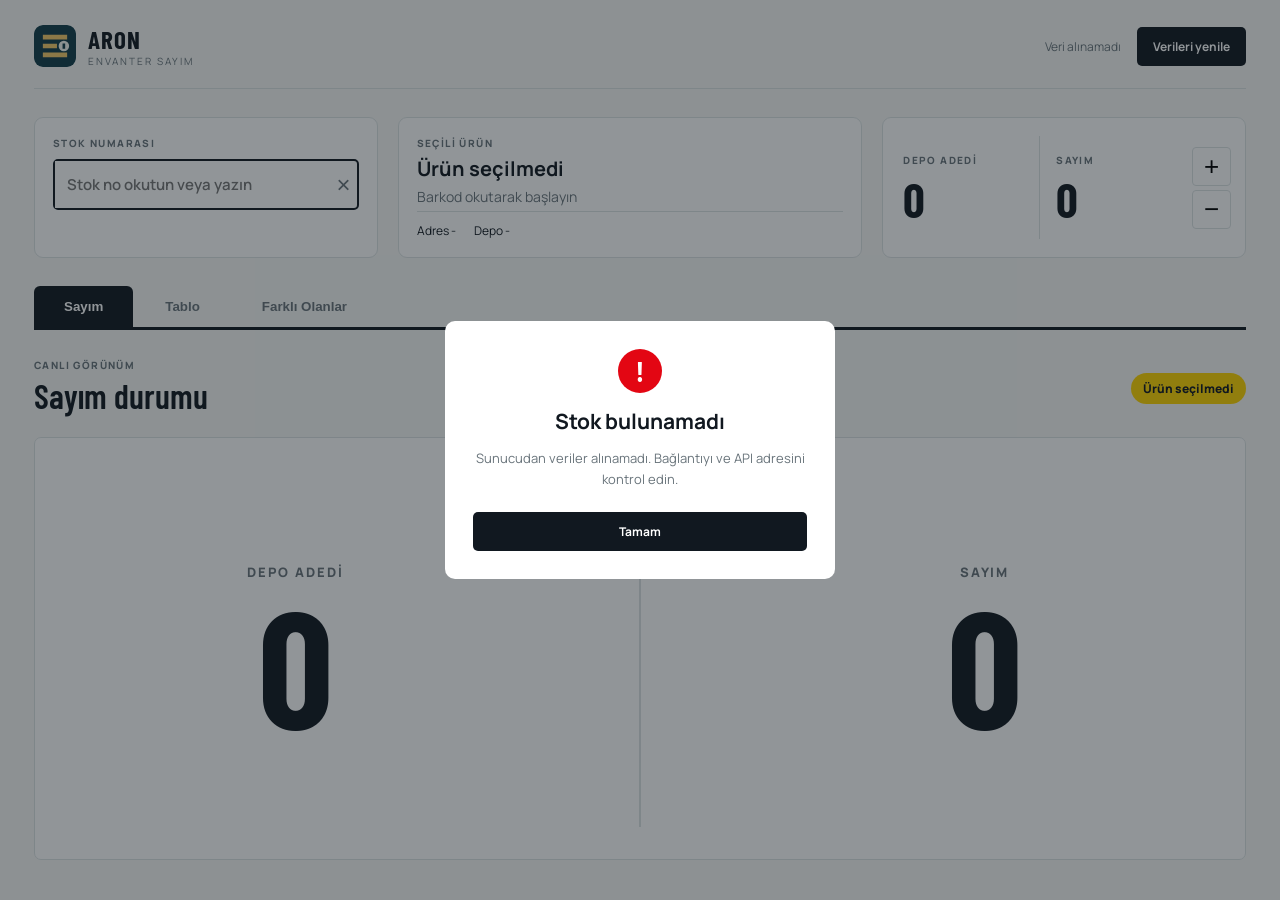
==== ARON Envanter Sayim/index.html @ 558f3f9d "fix: refresh inventory without resetting counts Update README and release notes." ====
<!doctype html>
<html lang="tr">

<head>
    <meta charset="UTF-8" />
    <meta name="viewport" content="width=device-width, initial-scale=1" />
    <title>ARON Envanter Sayim</title>
    <link rel="stylesheet" href="styles.css" />
</head>

<body>
    <main class="workspace">
        <header class="topbar">
            <div class="brand">
                <img src="icon.svg" alt="ARON" />
                <div><strong>ARON</strong><span>ENVANTER SAYIM</span></div>
            </div>
            <div class="toolbar">
                <span id="dataStatus">Veri bekleniyor</span><button id="refreshButton" class="button button-dark">
                    Verileri yenile
                </button>
            </div>
        </header>
        <section class="quick-area">
            <div class="entry-panel">
                <label for="stockInput">Stok numarası</label>
                <div class="input-row">
                    <input id="stockInput" autocomplete="off" autofocus placeholder="Stok no okutun veya yazın" />
                    <button id="clearButton" class="icon-button" title="Girişi temizle">
                        ×
                    </button>
                </div>
            </div>
            <div id="selectedCard" class="selected-card empty">
                <span class="eyebrow">SEÇİLİ ÜRÜN</span><strong id="selectedStock">Ürün seçilmedi</strong><span
                    id="selectedName">Barkod okutarak başlayın</span>
                <div class="selected-meta">
                    <span id="selectedAddress">Adres -</span><span id="selectedWarehouse">Depo -</span>
                </div>
            </div>
            <div id="counterPanel" class="counter-panel">
                <div class="counter-value">
                    <span class="counter-label">DEPO ADEDİ</span><output id="stockCountOutput">0</output>
                </div>
                <div class="counter-divider"></div>
                <div class="counter-value">
                    <span class="counter-label">SAYIM</span><output id="countOutput">0</output>
                </div>
                <div class="counter-actions">
                    <button id="incrementButton" title="Sayımı artır">+</button>
                    <button id="decrementButton" title="Sayımı azalt">−</button>
                </div>
            </div>
        </section>
        <nav class="tabs">
            <button class="tab active" data-view="count">Sayım</button>
            <button class="tab" data-view="table">Tablo</button>
            <button class="tab" data-view="diff">Farklı Olanlar</button>
        </nav>
        <section id="countView" class="view count-view">
            <div class="view-heading">
                <div>
                    <span class="eyebrow">CANLI GÖRÜNÜM</span>
                    <h1>Sayım durumu</h1>
                </div>
                <span id="mainCountStock" class="summary-pill">Ürün seçilmedi</span>
            </div>
            <div id="mainCountPanel" class="main-count-panel equal">
                <div class="main-count-value">
                    <span>DEPO ADEDİ</span>
                    <strong id="mainStockCount">0</strong>
                </div>
                <div class="main-count-divider"></div>
                <div class="main-count-value">
                    <span>SAYIM</span>
                    <strong id="mainCount">0</strong>
                </div>
            </div>
        </section>
        <section id="tableView" class="view table-view hidden">
            <div class="table-tools">
                <div class="search-wrap">
                    <span>⌕</span><input id="searchInput" placeholder="Stok no, malzeme adı veya adres ara" />
                </div>
                <select id="filterSelect">
                    <option value="all">Tümü</option>
                    <option value="over">Depo adedi sayımdan fazla</option>
                    <option value="under">Depo adedi sayımdan az</option>
                </select>
                <label class="check-label"><input id="hideZero" type="checkbox" /> Depo adedi ve sayımı 0 olanları gizle
                </label>
            </div>
            <div class="table-shell">
                <table>
                    <thead>
                        <tr>
                            <th>
                                <button class="sort-button" data-sort="stock">
                                    Stok no <span>↕</span>
                                </button>
                            </th>
                            <th>
                                <button class="sort-button" data-sort="name">
                                    Malzeme <span>↕</span>
                                </button>
                            </th>
                            <th>
                                <button class="sort-button" data-sort="warehouse">
                                    Depo adı <span>↕</span>
                                </button>
                            </th>
                            <th>
                                <button class="sort-button" data-sort="address">
                                    Adres <span>↕</span>
                                </button>
                            </th>
                            <th>Teknisyen<br />zimmet</th>
                            <th>
                                <button class="sort-button" data-sort="stockCount">
                                    Depo<br />adedi <span>↕</span>
                                </button>
                            </th>
                            <th>
                                <button class="sort-button" data-sort="count">
                                    Sayım <span>↕</span>
                                </button>
                            </th>
                        </tr>
                    </thead>
                    <tbody id="tableBody"></tbody>
                </table>
            </div>
            <div class="table-footer">
                <span id="rowSummary">0 kayıt</span><span>Seçmek için satıra tıklayın</span>
            </div>
        </section>
        <section id="diffView" class="view diff-view hidden">
            <div class="view-heading">
                <div>
                    <span class="eyebrow">FARK ANALİZİ</span>
                    <h1>Farklı olanlar</h1>
                </div>
                <span id="countSummary" class="summary-pill">0 ürün</span>
            </div>
            <div id="countGrid" class="count-grid"></div>
        </section>
    </main>
    <div id="alertModal" class="modal hidden">
        <div class="modal-card">
            <div class="modal-icon">!</div>
            <h2>Stok bulunamadı</h2>
            <p id="alertMessage">Girdiğiniz stok numarası listede bulunmuyor.</p>
            <button id="closeModal" class="button button-dark">Tamam</button>
        </div>
    </div>
    <script src="app.js"></script>
</body>

</html>
---- ARON Envanter Sayim/styles.css ----
@import url("https://fonts.googleapis.com/css2?family=Barlow+Condensed:wght@500;600;700&family=Manrope:wght@400;500;600;700;800&display=swap");
:root {
  --ink: #111820;
  --muted: #69747b;
  --line: #dce2e3;
  --red: #e30613;
  --red-soft: #ffe2e3;
  --blue: #1677d2;
  --blue-soft: #dceeff;
  --yellow: #ffd400;
  --paper: #f6f7f5;
}
* {
  box-sizing: border-box;
}
html,
body {
  height: 100%;
  overflow: hidden;
}
body {
  margin: 0;
  background: var(--paper);
  color: var(--ink);
  font:
    14px Manrope,
    sans-serif;
}
.workspace {
  max-width: 1500px;
  height: 100vh;
  margin: auto;
  padding: 24px 34px 40px;
  display: flex;
  flex-direction: column;
  overflow: hidden;
}
.topbar,
.quick-area,
.tabs {
  flex-shrink: 0;
}
.topbar {
  display: flex;
  align-items: center;
  justify-content: space-between;
  border-bottom: 1px solid var(--line);
  padding-bottom: 20px;
}
.brand {
  display: flex;
  align-items: center;
  gap: 12px;
}
.brand img {
  width: 42px;
  height: 42px;
  border-radius: 9px;
}
.brand strong {
  display: block;
  font:
    700 25px "Barlow Condensed",
    sans-serif;
  letter-spacing: 1px;
}
.brand span {
  display: block;
  color: var(--muted);
  font-size: 10px;
  letter-spacing: 2px;
}
.toolbar {
  display: flex;
  align-items: center;
  gap: 16px;
  color: var(--muted);
  font-size: 12px;
}
.button {
  border: 0;
  border-radius: 5px;
  padding: 11px 16px;
  font: 700 12px Manrope;
  cursor: pointer;
}
.button-dark {
  background: var(--ink);
  color: white;
}
.quick-area {
  display: grid;
  grid-template-columns:
    minmax(220px, 0.85fr)
    minmax(260px, 1.15fr)
    minmax(230px, 0.9fr);
  gap: 20px;
  align-items: stretch;
  padding: 28px 0;
}
.entry-panel,
.selected-card,
.counter-panel {
  background: white;
  border: 1px solid var(--line);
  border-radius: 9px;
  padding: 18px;
}
.entry-panel label,
.counter-label,
.eyebrow {
  display: block;
  font-size: 10px;
  font-weight: 800;
  letter-spacing: 1.4px;
  color: var(--muted);
  text-transform: uppercase;
}
.input-row {
  display: flex;
  align-items: center;
  border: 2px solid var(--ink);
  border-radius: 5px;
  margin: 9px 0 7px;
}
.input-row input {
  min-width: 0;
  flex: 1;
  border: 0;
  padding: 13px 12px;
  outline: 0;
  font: 600 15px Manrope;
}
.icon-button {
  border: 0;
  background: none;
  font-size: 24px;
  color: var(--muted);
  cursor: pointer;
}
.entry-panel small {
  color: var(--muted);
  font-size: 11px;
}
.selected-card {
  display: flex;
  flex-direction: column;
  gap: 5px;
}
.selected-card.empty {
  justify-content: center;
}
.selected-card strong {
  font-size: 20px;
}
.selected-card > span:not(.eyebrow) {
  color: var(--muted);
}
.selected-meta {
  display: flex;
  gap: 18px;
  border-top: 1px solid var(--line);
  padding-top: 10px;
  margin-top: auto;
  color: var(--ink) !important;
  font-size: 12px;
}
.counter-panel {
  display: flex;
  align-items: center;
  gap: 16px;
  padding: 18px 14px 18px 20px;
  transition: background-color 120ms ease;
}
.counter-panel.under {
  background: var(--red-soft);
}
.counter-panel.over {
  background: var(--blue-soft);
}
.counter-panel.equal {
  background: #fff;
}
.counter-value {
  min-width: 0;
  flex: 1;
}
.counter-divider {
  width: 1px;
  align-self: stretch;
  background: var(--line);
}
.counter-value output {
  display: block;
  font: 700 48px "Barlow Condensed";
  line-height: 1;
  margin-top: 8px;
}
.counter-actions {
  display: flex;
  flex-direction: column;
  gap: 4px;
}
.counter-actions button {
  width: 39px;
  height: 39px;
  border: 1px solid var(--line);
  background: #fff;
  border-radius: 4px;
  font-size: 26px;
  line-height: 1;
  cursor: pointer;
}
.counter-actions button:hover {
  background: var(--yellow);
}
.tabs {
  display: flex;
  border-bottom: 3px solid var(--ink);
  gap: 2px;
}
.tab {
  border: 0;
  background: transparent;
  padding: 13px 30px;
  font-weight: 800;
  color: var(--muted);
  cursor: pointer;
}
.tab.active {
  background: var(--ink);
  color: #fff;
  border-radius: 6px 6px 0 0;
}
.view-heading,
.table-tools,
.table-footer {
  display: flex;
  align-items: center;
  justify-content: space-between;
}
.view-heading {
  padding: 28px 0 18px;
}
.view-heading h1 {
  font: 600 34px "Barlow Condensed";
  margin: 3px 0;
}
.summary-pill {
  background: var(--yellow);
  padding: 7px 12px;
  border-radius: 100px;
  font-size: 12px;
  font-weight: 800;
}
.count-grid {
  display: grid;
  grid-template-columns: repeat(auto-fill, minmax(225px, 1fr));
  gap: 12px;
}
.count-view {
  min-height: 0;
  flex: 1;
  display: flex;
  flex-direction: column;
  overflow: auto;
}
.main-count-panel {
  min-height: 260px;
  flex: 1;
  height: auto;
  display: flex;
  align-items: center;
  justify-content: space-evenly;
  gap: 10%;
  padding: 32px;
  border: 1px solid var(--line);
  border-radius: 7px;
  transition: background-color 120ms ease;
}
.main-count-panel.under {
  background: var(--red-soft);
}
.main-count-panel.over {
  background: var(--blue-soft);
}
.main-count-panel.equal {
  background: #fff;
}
.main-count-value {
  flex: 1;
  min-width: 0;
  text-align: center;
}
.main-count-value span {
  display: block;
  color: var(--muted);
  font-size: 13px;
  font-weight: 800;
  letter-spacing: 2px;
}
.main-count-value strong {
  display: block;
  margin-top: 12px;
  font: 700 clamp(84px, 13vw, 250px) "Barlow Condensed";
  line-height: 0.85;
}
.main-count-divider {
  width: 2px;
  align-self: stretch;
  background: var(--line);
}
.diff-view {
  min-height: 0;
  flex: 1;
  overflow: auto;
}
.count-tile {
  background: #fff;
  border: 1px solid var(--line);
  border-left: 6px solid var(--line);
  border-radius: 7px;
  padding: 16px;
  min-height: 145px;
  display: flex;
  flex-direction: column;
  justify-content: space-between;
}
.count-tile.under {
  background: var(--red-soft);
  border-left-color: var(--red);
}
.count-tile.over {
  background: var(--blue-soft);
  border-left-color: var(--blue);
}
.tile-stock {
  font-weight: 800;
}
.tile-name {
  white-space: nowrap;
  overflow: hidden;
  text-overflow: ellipsis;
  color: var(--muted);
  margin-top: 5px;
}
.tile-numbers {
  display: flex;
  align-items: end;
  justify-content: space-between;
}
.tile-numbers strong {
  font: 700 55px "Barlow Condensed";
  line-height: 0.8;
}
.tile-numbers span {
  font-size: 12px;
  color: var(--muted);
}
.table-tools {
  gap: 14px;
  flex-wrap: wrap;
  padding: 18px 0;
}
.search-wrap {
  display: flex;
  align-items: center;
  gap: 8px;
  background: #fff;
  border: 1px solid var(--line);
  border-radius: 5px;
  padding: 0 12px;
  flex: 1;
  min-width: 240px;
}
.search-wrap input {
  border: 0;
  outline: 0;
  padding: 12px 0;
  width: 100%;
  font: 13px Manrope;
}
.table-tools select {
  border: 1px solid var(--ink);
  border-radius: 5px;
  background: #fff;
  padding: 11px 30px 11px 12px;
  font: 600 12px Manrope;
}
.check-label {
  font-size: 12px;
  color: var(--muted);
  white-space: nowrap;
}
.table-shell {
  min-height: 0;
  flex: 1;
  overflow: auto;
  background: #fff;
  border: 1px solid var(--line);
  border-radius: 7px;
}
.table-view {
  min-height: 0;
  flex: 1;
  display: flex;
  flex-direction: column;
}
table {
  border-collapse: collapse;
  width: 100%;
  min-width: 900px;
  font-size: 12px;
}
th {
  position: sticky;
  top: 0;
  background: #edf0ee;
  text-align: left;
  color: var(--muted);
  font-size: 10px;
  text-transform: uppercase;
  letter-spacing: 0.6px;
  padding: 11px 9px;
  z-index: 1;
}
td {
  padding: 9px;
  border-bottom: 1px solid #edf0ee;
  max-width: 290px;
  white-space: nowrap;
  overflow: hidden;
  text-overflow: ellipsis;
}
tbody tr {
  cursor: pointer;
}
tbody tr:hover {
  outline: 2px solid var(--ink);
  outline-offset: -2px;
  background: #fffbe1;
}
tbody tr.under {
  background: var(--red-soft);
}
tbody tr.over {
  background: var(--blue-soft);
}
.sort-button {
  border: 0;
  background: none;
  padding: 0;
  color: inherit;
  font: inherit;
  text-transform: inherit;
  letter-spacing: inherit;
  cursor: pointer;
}
.sort-button span {
  color: #a5abad;
  font-size: 14px;
}
.sort-button.active span {
  color: var(--ink);
}
.table-footer {
  padding: 13px 3px;
  color: var(--muted);
  font-size: 11px;
}
.hidden {
  display: none !important;
}
.modal {
  position: fixed;
  inset: 0;
  background: rgba(17, 24, 32, 0.46);
  display: grid;
  place-items: center;
  z-index: 5;
}
.modal-card {
  background: #fff;
  border-radius: 10px;
  width: min(390px, calc(100vw - 40px));
  padding: 28px;
  text-align: center;
}
.modal-icon {
  margin: auto;
  width: 44px;
  height: 44px;
  border-radius: 50%;
  background: var(--red);
  color: #fff;
  font: bold 28px "Barlow Condensed";
  line-height: 44px;
}
.modal-card h2 {
  margin: 14px 0 6px;
}
.modal-card p {
  color: var(--muted);
  font-size: 13px;
  line-height: 1.6;
}
.modal-card button {
  margin-top: 10px;
  width: 100%;
}
@media (max-width: 800px) {
  .workspace {
    padding: 16px;
  }
  .quick-area {
    grid-template-columns: 1fr;
  }
  .counter-panel {
    min-height: 90px;
  }
  .table-tools {
    align-items: stretch;
    flex-direction: column;
  }
  .search-wrap {
    width: 100%;
  }
  .check-label {
    white-space: normal;
  }
  .toolbar > span {
    display: none;
  }
  .main-count-panel {
    min-height: 220px;
    gap: 5%;
    padding: 20px;
  }
  .main-count-value strong {
    font-size: clamp(72px, 18vw, 160px);
  }
}
@media (max-height: 640px) {
  html,
  body {
    min-height: 640px;
    overflow-y: auto;
  }
  .workspace {
    min-height: 640px;
    height: 640px;
    overflow: visible;
  }
}
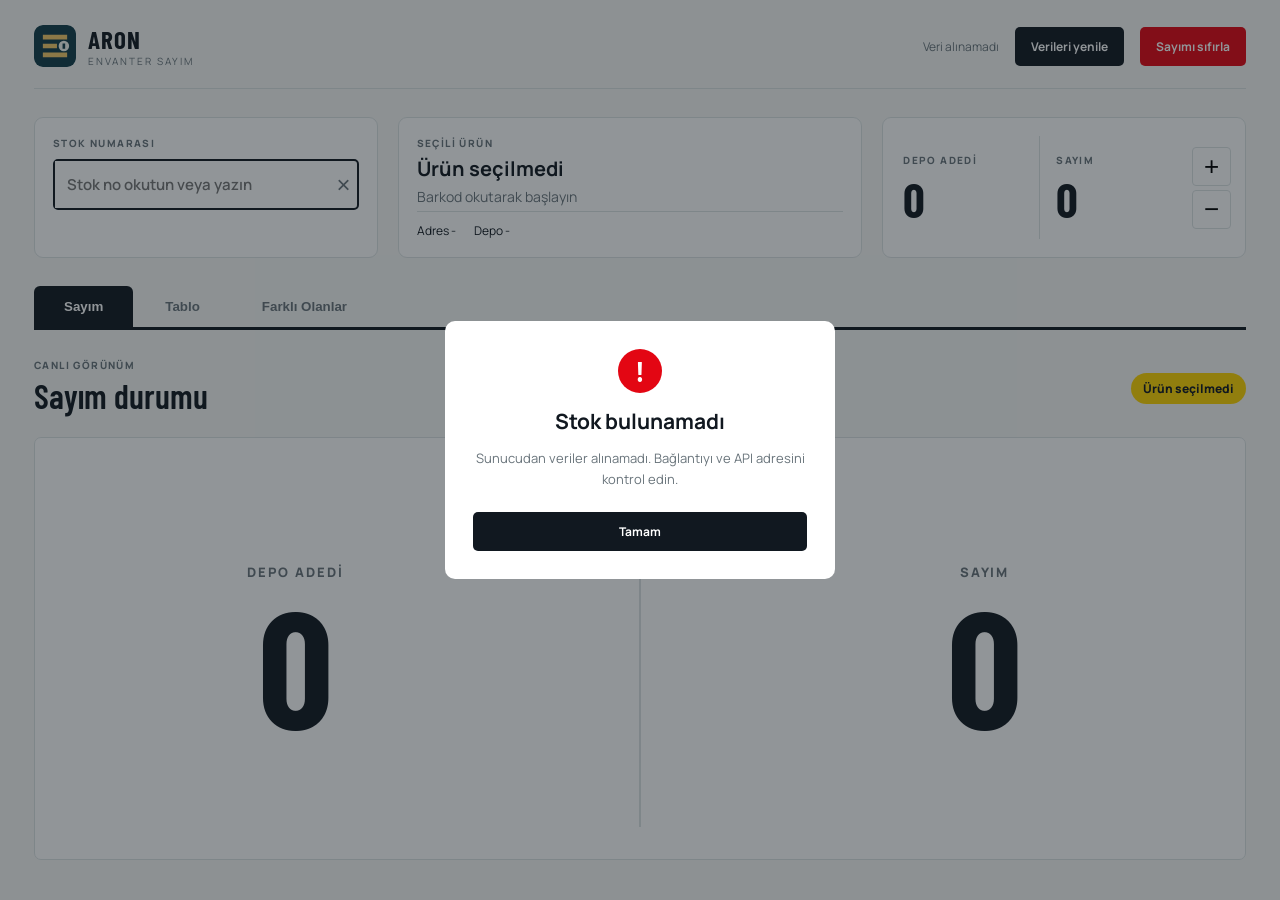
==== commit 4f964f84: "feat: add inventory count reset button" ====
--- a/ARON Envanter Sayim/index.html
+++ b/ARON Envanter Sayim/index.html
@@ -18,6 +18,9 @@
             <div class="toolbar">
                 <span id="dataStatus">Veri bekleniyor</span><button id="refreshButton" class="button button-dark">
                     Verileri yenile
+                </button>
+                <button id="resetButton" class="button button-danger">
+                    Sayımı sıfırla
                 </button>
             </div>
         </header>
--- a/ARON Envanter Sayim/styles.css
+++ b/ARON Envanter Sayim/styles.css
@@ -88,6 +88,13 @@
   background: var(--ink);
   color: white;
 }
+.button-danger {
+  background: var(--red);
+  color: white;
+}
+.button-danger:hover {
+  background: #b8000b;
+}
 .quick-area {
   display: grid;
   grid-template-columns:
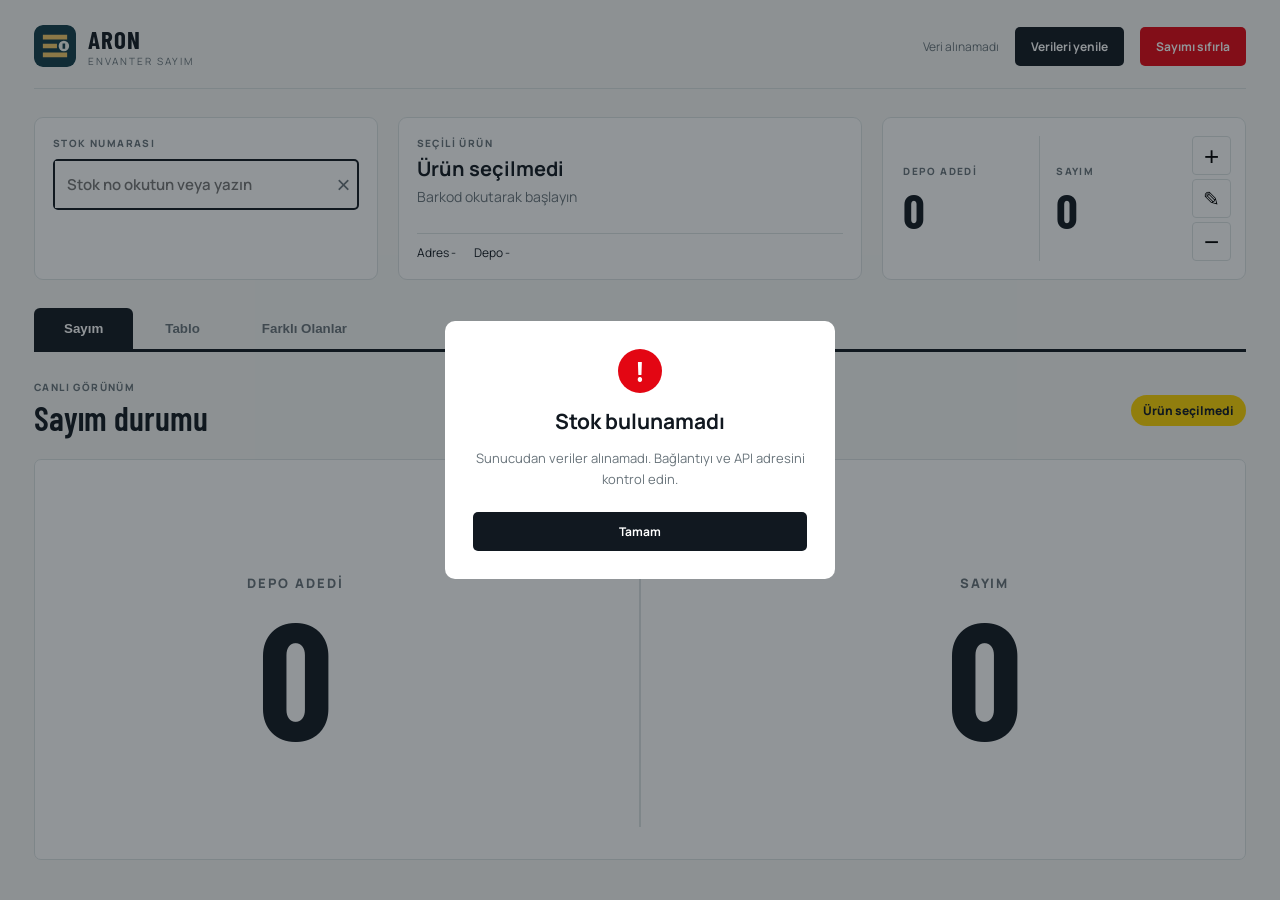
==== commit af564d39: "feat: add manual count edit button" ====
--- a/ARON Envanter Sayim/index.html
+++ b/ARON Envanter Sayim/index.html
@@ -51,6 +51,8 @@
                 </div>
                 <div class="counter-actions">
                     <button id="incrementButton" title="Sayımı artır">+</button>
+                    <button id="editCountButton" title="Sayımı manuel düzenle"
+                        aria-label="Sayımı manuel düzenle">&#9998;</button>
                     <button id="decrementButton" title="Sayımı azalt">−</button>
                 </div>
             </div>
@@ -156,6 +158,19 @@
             <button id="closeModal" class="button button-dark">Tamam</button>
         </div>
     </div>
+    <div id="manualCountModal" class="modal hidden">
+        <form id="manualCountForm" class="modal-card manual-count-card">
+            <h2>Sayımı düzenle</h2>
+
+            <label for="manualCountInput">Yeni sayım miktarı</label>
+
+            <input id="manualCountInput" type="number" min="0" step="1" required />
+
+            <button id="closeModal2" type="button" class="button button-dark">
+                İptal
+            </button>
+        </form>
+    </div>
     <script src="app.js"></script>
 </body>
 
--- a/ARON Envanter Sayim/styles.css
+++ b/ARON Envanter Sayim/styles.css
@@ -221,6 +221,9 @@
 .counter-actions button:hover {
   background: var(--yellow);
 }
+.counter-actions button:nth-child(2) {
+  font-size: 20px;
+}
 .tabs {
   display: flex;
   border-bottom: 3px solid var(--ink);
@@ -515,6 +518,29 @@
   margin-top: 10px;
   width: 100%;
 }
+.manual-count-card {
+  width: min(300px, calc(100vw - 40px));
+  padding: 22px;
+  text-align: left;
+}
+.manual-count-card h2 {
+  margin-top: 0;
+}
+.manual-count-card label {
+  display: block;
+  color: var(--muted);
+  font-size: 12px;
+  font-weight: 700;
+  margin-bottom: 8px;
+}
+.manual-count-card input {
+  width: 100%;
+  border: 2px solid var(--ink);
+  border-radius: 5px;
+  padding: 11px 12px;
+  outline: 0;
+  font: 700 20px Manrope;
+}
 @media (max-width: 800px) {
   .workspace {
     padding: 16px;
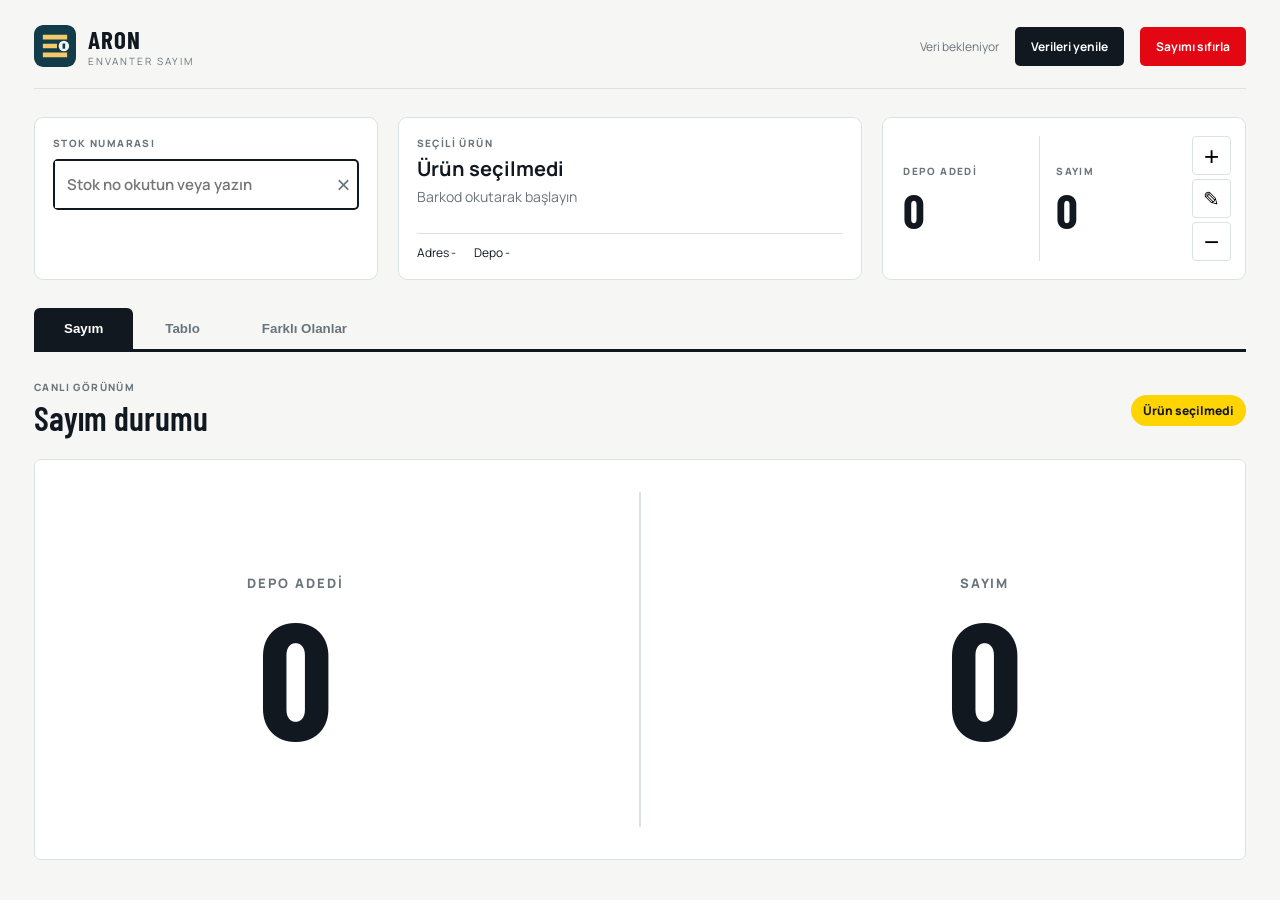
==== commit a1b2dd15: "Improve Oasis token handling and connection modal" ====
--- a/ARON Envanter Sayim/index.html
+++ b/ARON Envanter Sayim/index.html
@@ -153,8 +153,9 @@
     <div id="alertModal" class="modal hidden">
         <div class="modal-card">
             <div class="modal-icon">!</div>
-            <h2>Stok bulunamadı</h2>
+            <h2 id="alertTitle">Stok bulunamadı</h2>
             <p id="alertMessage">Girdiğiniz stok numarası listede bulunmuyor.</p>
+            <button id="openOasisButton" class="button button-dark hidden">Oasis'i yeni sekmede aç</button>
             <button id="closeModal" class="button button-dark">Tamam</button>
         </div>
     </div>
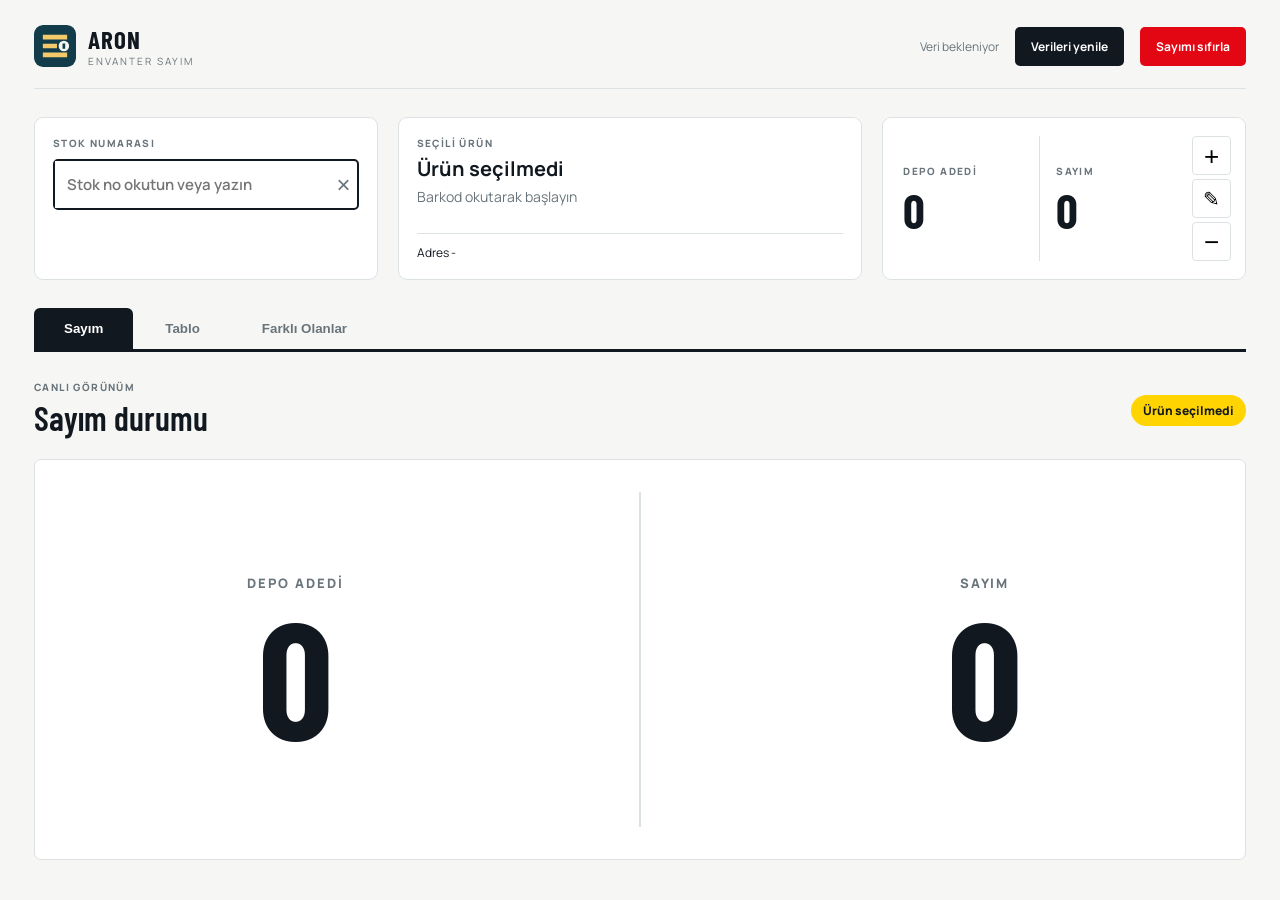
==== commit d4a10ee2: "Add multi-location counting and audio feedback" ====
--- a/ARON Envanter Sayim/index.html
+++ b/ARON Envanter Sayim/index.html
@@ -38,7 +38,9 @@
                 <span class="eyebrow">SEÇİLİ ÜRÜN</span><strong id="selectedStock">Ürün seçilmedi</strong><span
                     id="selectedName">Barkod okutarak başlayın</span>
                 <div class="selected-meta">
-                    <span id="selectedAddress">Adres -</span><span id="selectedWarehouse">Depo -</span>
+                    <div id="selectedLocations" class="location-list">
+                        <span>Adres -</span>
+                    </div>
                 </div>
             </div>
             <div id="counterPanel" class="counter-panel">
@@ -172,6 +174,15 @@
             </button>
         </form>
     </div>
+    <div id="locationModal" class="modal hidden">
+        <div class="modal-card location-modal-card">
+            <div class="modal-icon">?</div>
+            <h2>Adres seçin</h2>
+            <p>Bu ürün birden fazla adreste bulunuyor. Sayım yapılacak adresi seçin.</p>
+            <div id="locationOptions" class="location-options"></div>
+            <button id="closeLocationModal" type="button" class="button button-dark">İptal</button>
+        </div>
+    </div>
     <script src="app.js"></script>
 </body>
 
--- a/ARON Envanter Sayim/styles.css
+++ b/ARON Envanter Sayim/styles.css
@@ -165,12 +165,31 @@
 }
 .selected-meta {
   display: flex;
-  gap: 18px;
+  gap: 8px;
   border-top: 1px solid var(--line);
   padding-top: 10px;
   margin-top: auto;
   color: var(--ink) !important;
   font-size: 12px;
+}
+.location-list {
+  display: flex;
+  flex-wrap: wrap;
+  gap: 6px;
+}
+.location-button {
+  border: 1px solid var(--line);
+  border-radius: 4px;
+  background: #fff;
+  color: var(--ink);
+  padding: 6px 8px;
+  font: 700 11px Manrope;
+  cursor: pointer;
+}
+.location-button:hover,
+.location-button.active {
+  border-color: var(--ink);
+  background: var(--yellow);
 }
 .counter-panel {
   display: flex;
@@ -541,6 +560,42 @@
   outline: 0;
   font: 700 20px Manrope;
 }
+.location-modal-card {
+  width: min(430px, calc(100vw - 40px));
+}
+.location-options {
+  display: grid;
+  gap: 8px;
+  margin: 18px 0 4px;
+}
+.location-option {
+  display: flex;
+  flex-direction: column;
+  align-items: flex-start;
+  gap: 4px;
+  border: 1px solid var(--line);
+  border-radius: 5px;
+  background: #fff;
+  padding: 11px 12px;
+  color: var(--ink);
+  text-align: left;
+  cursor: pointer;
+}
+.location-option:hover {
+  border-color: var(--ink);
+  background: var(--yellow);
+}
+.location-option:focus,
+.location-option.active {
+  border-color: var(--ink);
+  background: var(--yellow);
+  outline: 2px solid var(--ink);
+  outline-offset: 1px;
+}
+.location-option span {
+  color: var(--muted);
+  font-size: 11px;
+}
 @media (max-width: 800px) {
   .workspace {
     padding: 16px;
@@ -585,3 +640,8 @@
     overflow: visible;
   }
 }
+.location-line {
+  display: flex;
+  align-items: baseline;
+  gap: 4px;
+}
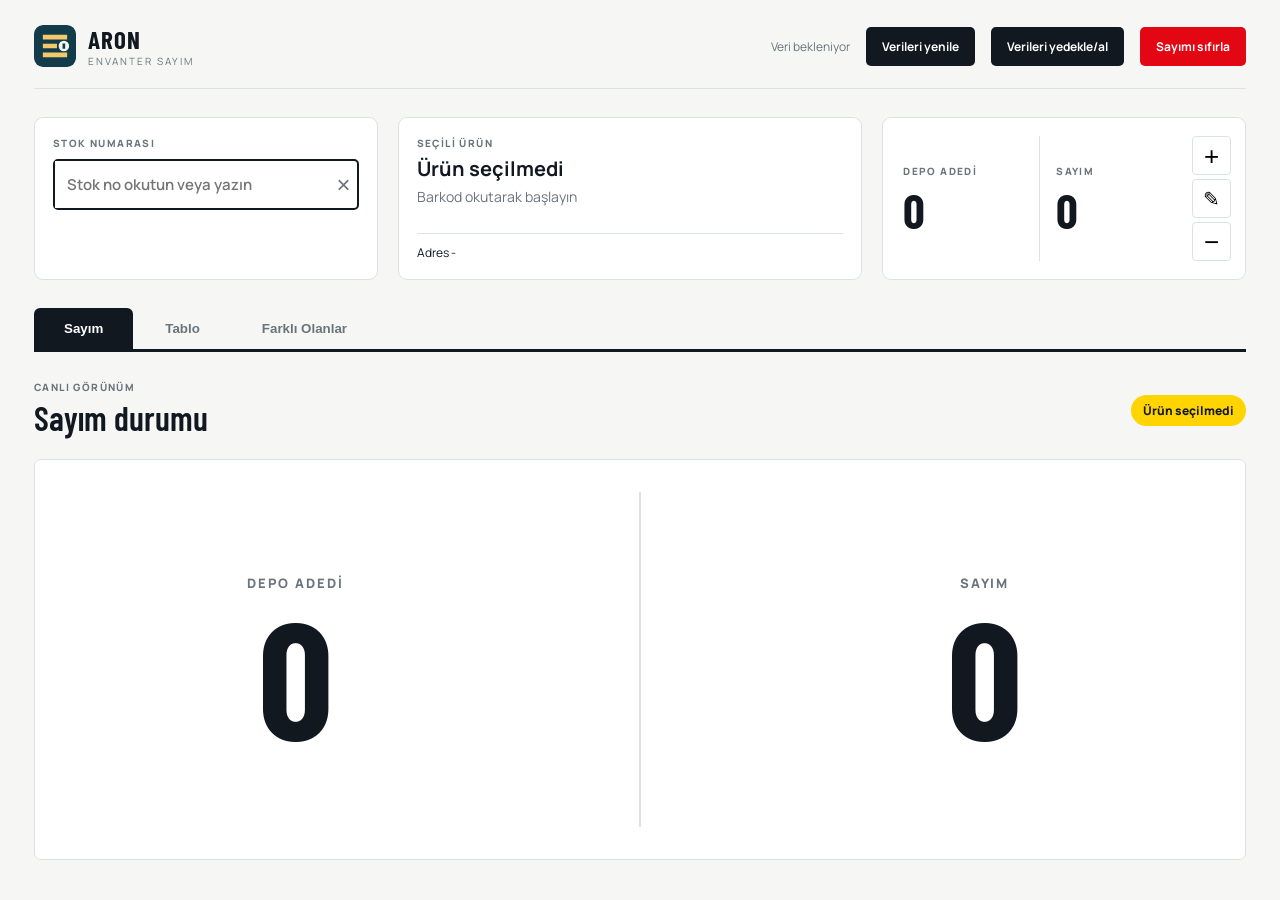
==== commit c8b0f2e3: "Add inventory data backup and restore" ====
--- a/ARON Envanter Sayim/index.html
+++ b/ARON Envanter Sayim/index.html
@@ -18,6 +18,9 @@
             <div class="toolbar">
                 <span id="dataStatus">Veri bekleniyor</span><button id="refreshButton" class="button button-dark">
                     Verileri yenile
+                </button>
+                <button id="backupButton" class="button button-dark">
+                    Verileri yedekle/al
                 </button>
                 <button id="resetButton" class="button button-danger">
                     Sayımı sıfırla
@@ -183,6 +186,16 @@
             <button id="closeLocationModal" type="button" class="button button-dark">İptal</button>
         </div>
     </div>
+    <div id="backupModal" class="modal hidden">
+        <div class="modal-card backup-card">
+            <h2>Verileri yedekle/al</h2>
+            <p>Tarayıcıda kayıtlı tüm verileri bir dosyaya aktarabilir veya daha önce alınmış bir yedeği geri yükleyebilirsiniz.</p>
+            <button id="exportBackupButton" type="button" class="button button-dark">Yedekle</button>
+            <button id="importBackupButton" type="button" class="button button-dark">Yedekten al</button>
+            <input id="backupFileInput" type="file" accept=".json,application/json" class="hidden" />
+            <button id="closeBackupModal" type="button" class="button button-secondary">İptal</button>
+        </div>
+    </div>
     <script src="app.js"></script>
 </body>
 
--- a/ARON Envanter Sayim/styles.css
+++ b/ARON Envanter Sayim/styles.css
@@ -88,6 +88,10 @@
   background: var(--ink);
   color: white;
 }
+.button-secondary {
+  background: #edf0ee;
+  color: var(--ink);
+}
 .button-danger {
   background: var(--red);
   color: white;
@@ -596,6 +600,15 @@
   color: var(--muted);
   font-size: 11px;
 }
+.backup-card {
+  text-align: left;
+}
+.backup-card h2 {
+  margin-top: 0;
+}
+.backup-card p {
+  margin: 0 0 10px;
+}
 @media (max-width: 800px) {
   .workspace {
     padding: 16px;
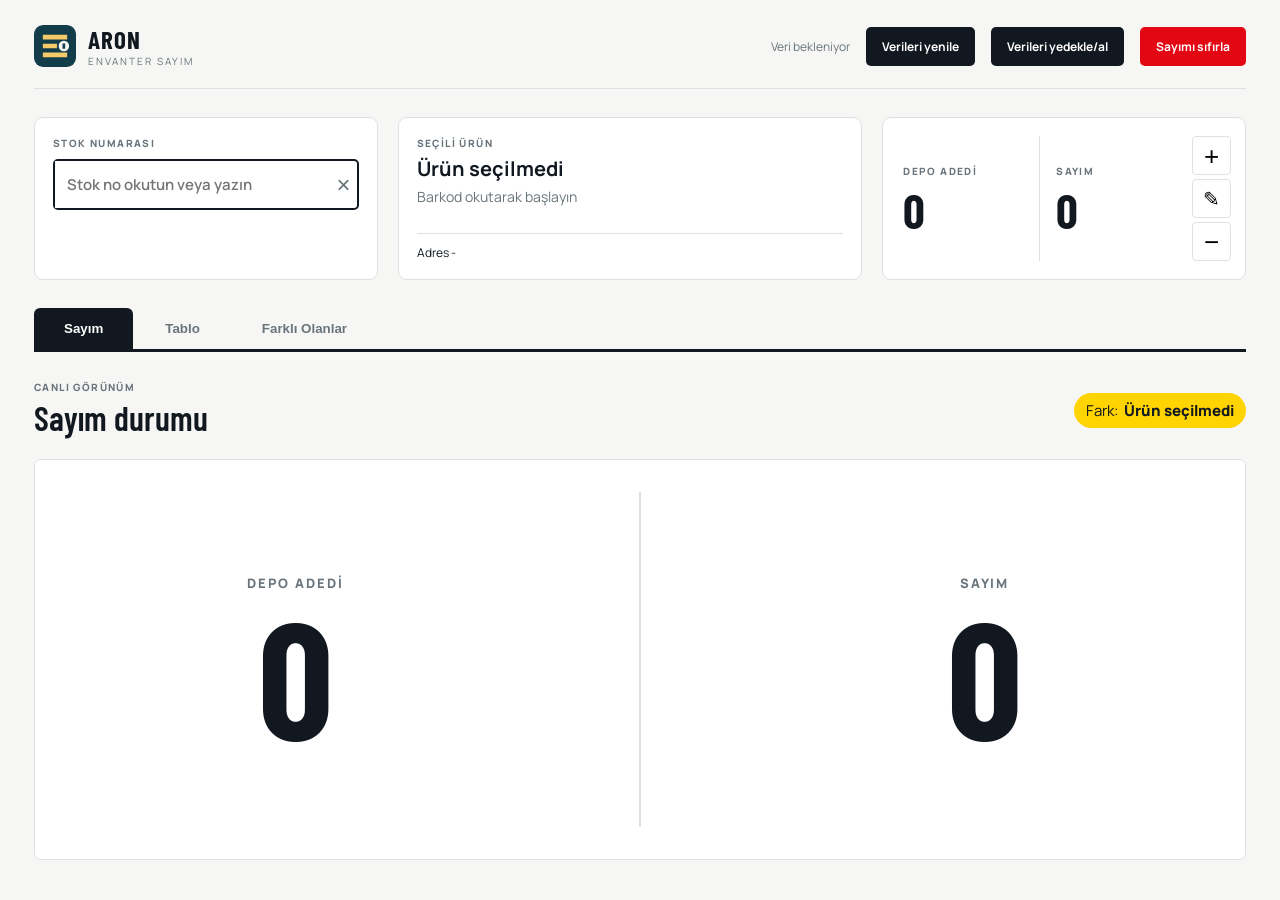
==== commit 0c0d8174: "Improve offline fallback and audio feedback" ====
--- a/ARON Envanter Sayim/index.html
+++ b/ARON Envanter Sayim/index.html
@@ -73,7 +73,7 @@
                     <span class="eyebrow">CANLI GÖRÜNÜM</span>
                     <h1>Sayım durumu</h1>
                 </div>
-                <span id="mainCountStock" class="summary-pill">Ürün seçilmedi</span>
+                <span id="mainCountDifference" class="summary-pill main-difference-pill"><span>Fark:&nbsp;&nbsp;</span><strong id="mainDifferenceValue">Ürün seçilmedi</strong></span>
             </div>
             <div id="mainCountPanel" class="main-count-panel equal">
                 <div class="main-count-value">
--- a/ARON Envanter Sayim/styles.css
+++ b/ARON Envanter Sayim/styles.css
@@ -77,6 +77,10 @@
   color: var(--muted);
   font-size: 12px;
 }
+.toolbar .warning {
+  color: #8b1e1e;
+  font-weight: 700;
+}
 .button {
   border: 0;
   border-radius: 5px;
@@ -286,6 +290,13 @@
   font-size: 12px;
   font-weight: 800;
 }
+.main-difference-pill {
+  font-size: 15px;
+  font-weight: 400;
+}
+.main-difference-pill strong {
+  font-weight: 800;
+}
 .count-grid {
   display: grid;
   grid-template-columns: repeat(auto-fill, minmax(225px, 1fr));
